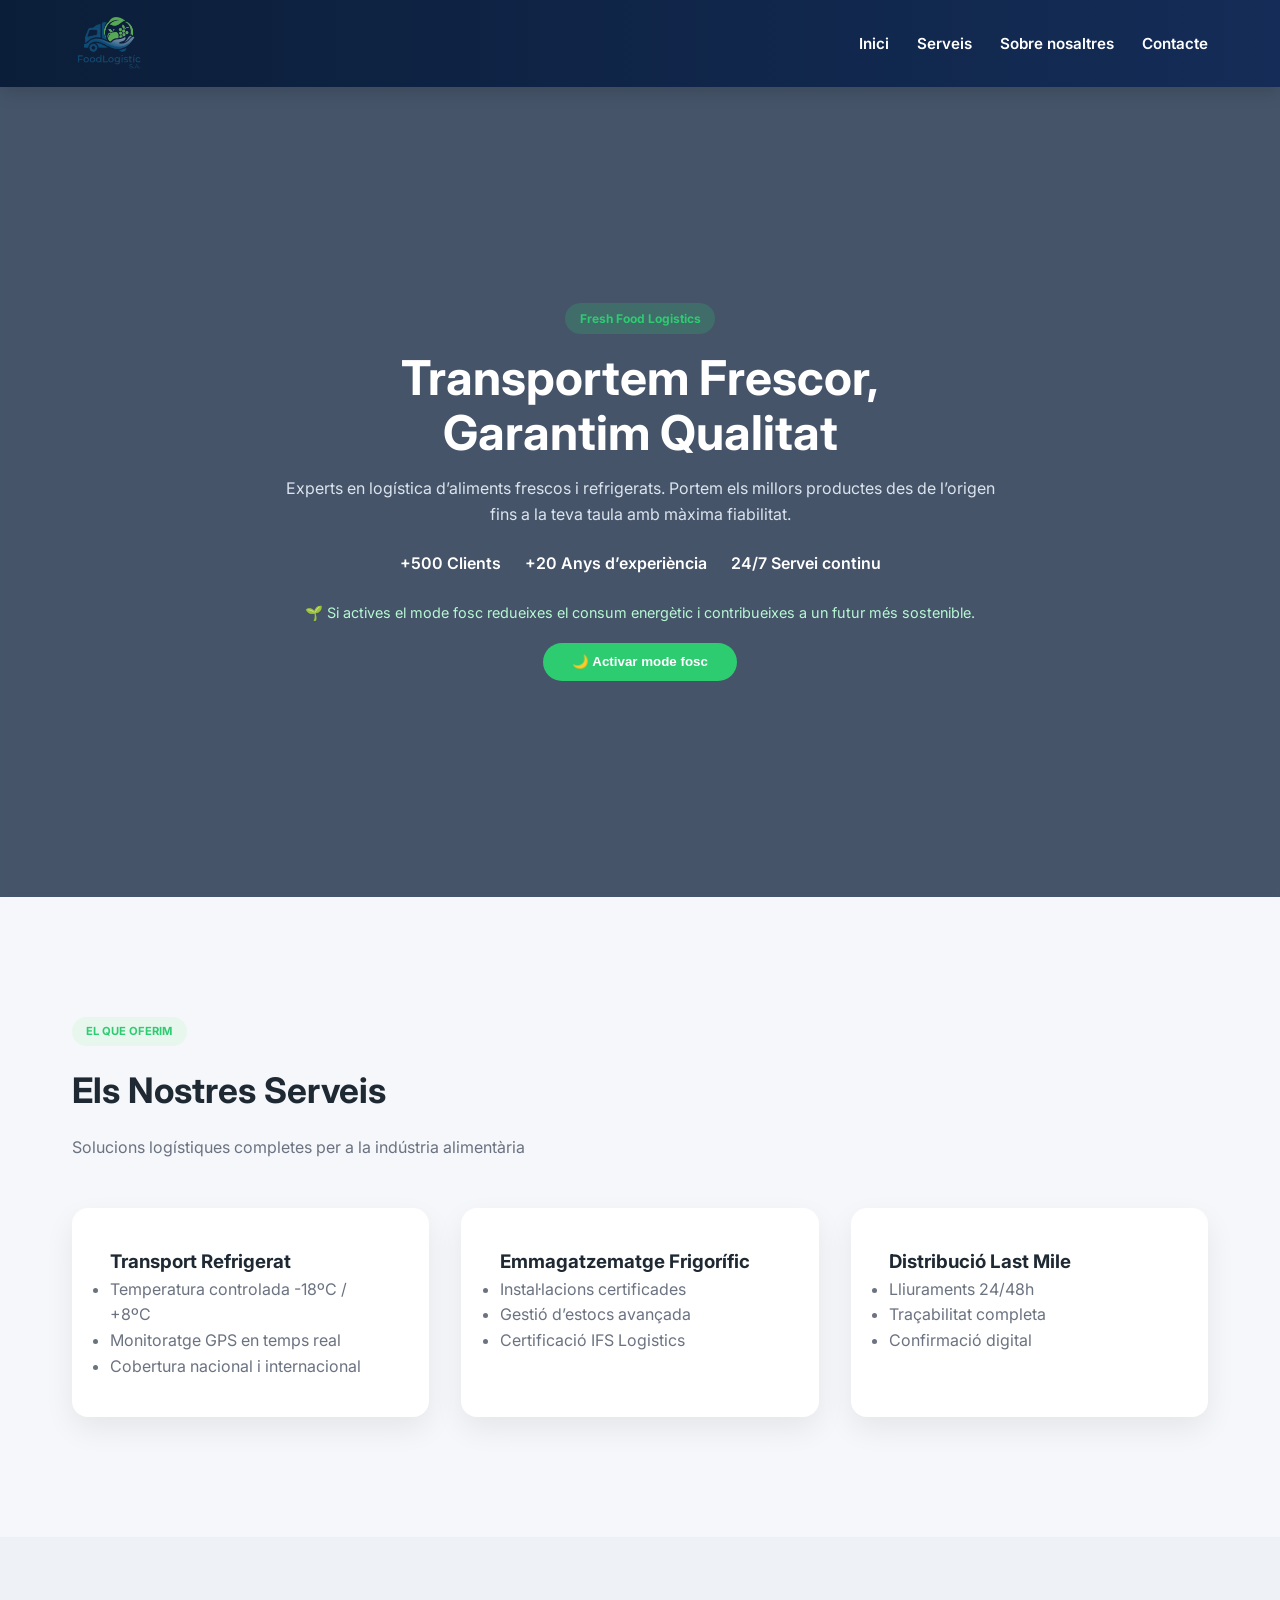
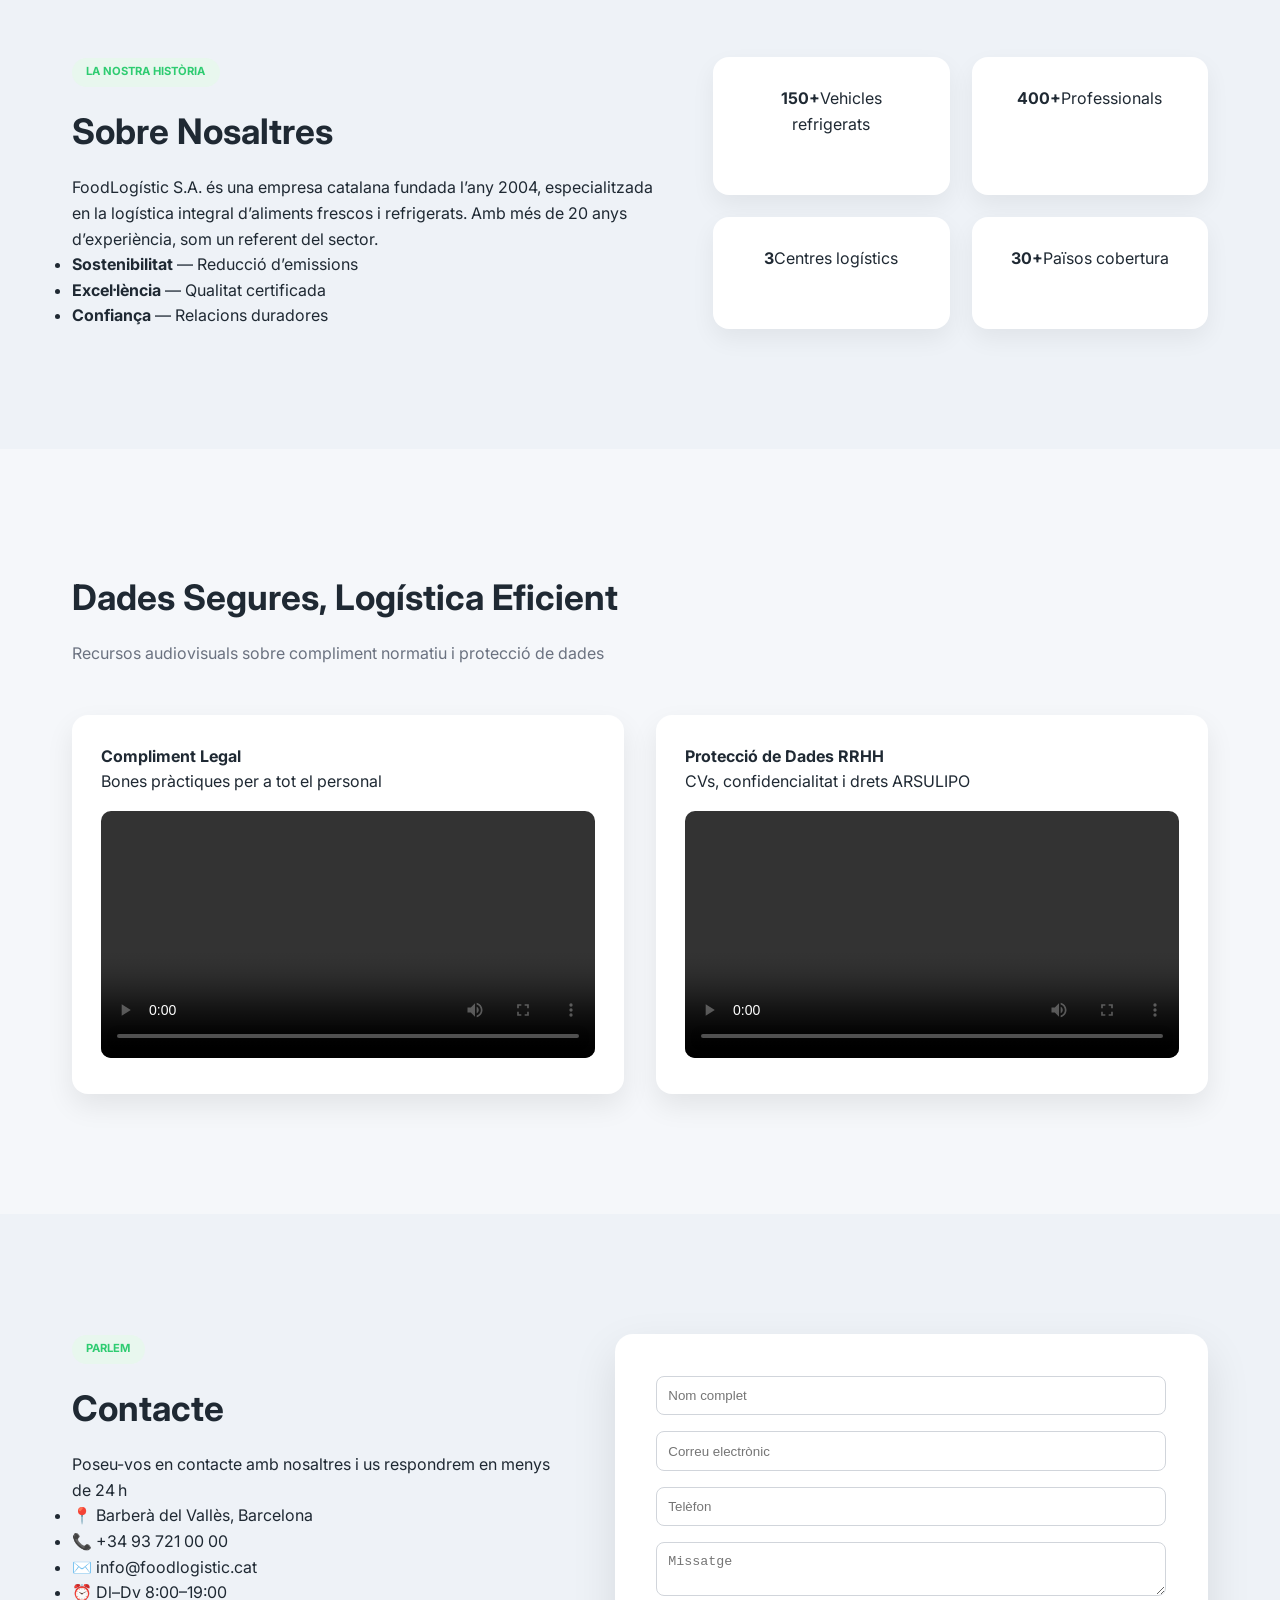
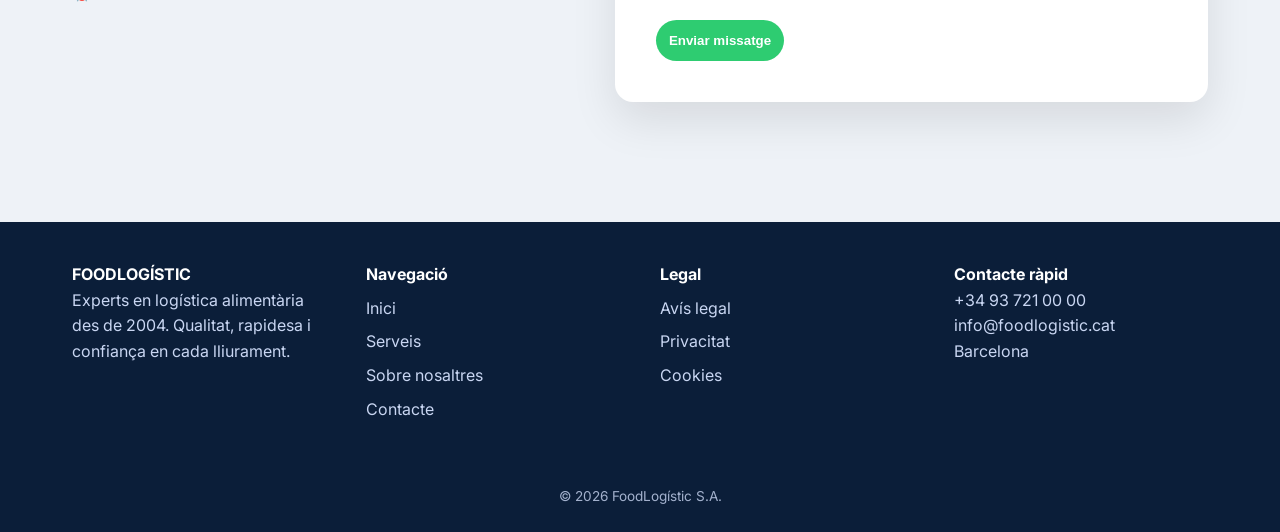
==== docs/index.html @ 7eb481bb "feat: Add initial website structure for FoodLogístic S.A. - Created index.html with header, hero sec" ====
<!DOCTYPE html>
<html lang="ca">
<head>
  <meta charset="UTF-8">
  <title>FoodLogístic S.A.</title>
  <meta name="viewport" content="width=device-width, initial-scale=1.0">

  <link rel="stylesheet" href="styles.css">
  <link href="https://fonts.googleapis.com/css2?family=Inter:wght@400;600;700&display=swap" rel="stylesheet">
</head>

<body id="top">

<!-- ============== HEADER ============== -->
<header class="header">
  <div class="container nav-container">
    <img src="images/FoodLogisticLogo.png" alt="FoodLogístic" class="logo">

    <nav class="nav">
      <a href="#top">Inici</a>
      <a href="#serveis">Serveis</a>
      <a href="#empresa">Sobre nosaltres</a>
      <a href="#contacte">Contacte</a>
    </nav>
  </div>
</header>

<!-- ============== LANDING / HERO ============== -->
<section class="hero">
  <div class="hero-content">

    <span class="tag">Fresh Food Logistics</span>

    <h1>Transportem Frescor,<br>Garantim Qualitat</h1>

    <p class="hero-text">
      Experts en logística d’aliments frescos i refrigerats.
      Portem els millors productes des de l’origen fins a la teva taula
      amb màxima fiabilitat.
    </p>

    <div class="hero-stats">
      <span>+500 Clients</span>
      <span>+20 Anys d’experiència</span>
      <span>24/7 Servei continu</span>
    </div>

    <p class="eco-msg">
      🌱 Si actives el mode fosc redueixes el consum energètic
      i contribueixes a un futur més sostenible.
    </p>

    <!-- BOTÓN REAL DE MODO OSCURO -->
    <button id="darkToggle" class="dark-toggle">
      🌙 Activar mode fosc
    </button>

  </div>
</section>

<!-- ============== SERVEIS ============== -->
<section id="serveis" class="section">
  <div class="container">
    <span class="section-tag">EL QUE OFERIM</span>
    <h2>Els Nostres Serveis</h2>
    <p class="section-intro">
      Solucions logístiques completes per a la indústria alimentària
    </p>

    <div class="services-grid">
      <div class="service-card">
        <h3>Transport Refrigerat</h3>
        <ul>
          <li>Temperatura controlada -18ºC / +8ºC</li>
          <li>Monitoratge GPS en temps real</li>
          <li>Cobertura nacional i internacional</li>
        </ul>
      </div>

      <div class="service-card">
        <h3>Emmagatzematge Frigorífic</h3>
        <ul>
          <li>Instal·lacions certificades</li>
          <li>Gestió d’estocs avançada</li>
          <li>Certificació IFS Logistics</li>
        </ul>
      </div>

      <div class="service-card">
        <h3>Distribució Last Mile</h3>
        <ul>
          <li>Lliuraments 24/48h</li>
          <li>Traçabilitat completa</li>
          <li>Confirmació digital</li>
        </ul>
      </div>
    </div>
  </div>
</section>

<!-- ============== SOBRE NOSALTRES ============== -->
<section id="empresa" class="section alt">
  <div class="container about-grid">

    <div class="about-text">
      <span class="section-tag">LA NOSTRA HISTÒRIA</span>
      <h2>Sobre Nosaltres</h2>

      <p>
        FoodLogístic S.A. és una empresa catalana fundada l’any 2004,
        especialitzada en la logística integral d’aliments frescos i refrigerats.
        Amb més de 20 anys d’experiència, som un referent del sector.
      </p>

      <ul class="values">
        <li><strong>Sostenibilitat</strong> — Reducció d’emissions</li>
        <li><strong>Excel·lència</strong> — Qualitat certificada</li>
        <li><strong>Confiança</strong> — Relacions duradores</li>
      </ul>
    </div>

    <div class="about-stats">
      <div class="stat-box"><strong>150+</strong><span>Vehicles refrigerats</span></div>
      <div class="stat-box"><strong>400+</strong><span>Professionals</span></div>
      <div class="stat-box"><strong>3</strong><span>Centres logístics</span></div>
      <div class="stat-box"><strong>30+</strong><span>Països cobertura</span></div>
    </div>

  </div>
</section>

<!-- ============== VÍDEOS ============== -->
<section class="section">
  <div class="container">
    <h2>Dades Segures, Logística Eficient</h2>
    <p class="section-intro">
      Recursos audiovisuals sobre compliment normatiu i protecció de dades
    </p>

    <div class="video-grid">
      <div class="video-card">
        <h4>Compliment Legal</h4>
        <p>Bones pràctiques per a tot el personal</p>
        <video controls src="videos/FoodLogistic-Proteccion-de-datos1.mp4"></video>
      </div>

      <div class="video-card">
        <h4>Protecció de Dades RRHH</h4>
        <p>CVs, confidencialitat i drets ARSULIPO</p>
        <video controls src="videos/FoodLogistic-Proteccion-de-datos2.mp4"></video>
      </div>
    </div>
  </div>
</section>

<!-- ============== CONTACTE ============== -->
<section id="contacte" class="section alt">
  <div class="container contact-grid">

    <div class="contact-info">
      <span class="section-tag">PARLEM</span>
      <h2>Contacte</h2>
      <p>Poseu-vos en contacte amb nosaltres i us respondrem en menys de 24 h</p>

      <ul>
        <li>📍 Barberà del Vallès, Barcelona</li>
        <li>📞 +34 93 721 00 00</li>
        <li>✉️ info@foodlogistic.cat</li>
        <li>⏰ Dl–Dv 8:00–19:00</li>
      </ul>
    </div>

    <form class="contact-form">
      <input type="text" placeholder="Nom complet">
      <input type="email" placeholder="Correu electrònic">
      <input type="tel" placeholder="Telèfon">
      <textarea placeholder="Missatge"></textarea>
      <button type="submit">Enviar missatge</button>
    </form>

  </div>
</section>

<!-- ============== FOOTER ============== -->
<footer class="footer">
  <div class="container footer-grid">

    <div>
      <h4>FOODLOGÍSTIC</h4>
      <p>
        Experts en logística alimentària des de 2004.
        Qualitat, rapidesa i confiança en cada lliurament.
      </p>
    </div>

    <div>
      <h4>Navegació</h4>
      <a href="#top">Inici</a>
      <a href="#serveis">Serveis</a>
      <a href="#empresa">Sobre nosaltres</a>
      <a href="#contacte">Contacte</a>
    </div>

    <div>
      <h4>Legal</h4>
      <a href="aviso-legal.html">Avís legal</a>
      <a href="politica-privacidad.html">Privacitat</a>
      <a href="politica-cookies.html">Cookies</a>
    </div>

    <div>
      <h4>Contacte ràpid</h4>
      <p>+34 93 721 00 00</p>
      <p>info@foodlogistic.cat</p>
      <p>Barcelona</p>
    </div>

  </div>

  <p class="copy">© 2026 FoodLogístic S.A.</p>
</footer>

<script src="script.js"></script>


</body>
</html>
---- docs/styles.css ----
/* =========================================================
   FOODLOGISTIC S.A. – ESTILO FINAL (FIX HEADER)
   ========================================================= */

/* -------- VARIABLES -------- */
:root {
  --blue-dark: #0b1e39;
  --blue-main: #142c57;
  --green-main: #2ecc71;
  --green-soft: #e8f7ee;
  --bg-main: #f5f7fa;
  --text-main: #1f2933;
  --text-soft: #6b7280;
  --white: #ffffff;
}

/* -------- RESET -------- */
* {
  margin: 0;
  padding: 0;
  box-sizing: border-box;
}

/* -------- BASE -------- */
html {
  scroll-behavior: smooth;
}

body {
  font-family: "Inter", sans-serif;
  background: var(--bg-main);
  color: var(--text-main);
  line-height: 1.6;
}

a {
  text-decoration: none;
  color: inherit;
}

/* -------- CONTAINER -------- */
.container {
  max-width: 1200px;
  margin: auto;
  padding: 2.5rem 2rem;
}

/* =========================================================
   HEADER (CORREGIDO)
   ========================================================= */

.header {
  position: sticky;
  top: 0;
  z-index: 100;
  background: linear-gradient(90deg, var(--blue-dark), var(--blue-main));
  box-shadow: 0 4px 18px rgba(0,0,0,0.15);
  padding: 0.4rem 0; /* 👈 reduce altura */
}

.nav-container {
  display: flex;
  justify-content: space-between;
  align-items: center;
  padding: 0.6rem 2rem; /* 👈 compacto */
}

/* 🔥 FIX CLAVE */
.logo {
  height: 55px;   /* 👈 controla el tamaño real */
  width: auto;
  display: block;
}

/* NAV */
.nav a {
  color: #fff;
  margin-left: 1.5rem;
  font-weight: 600;
  font-size: 0.95rem;
  position: relative;
}

.nav a::after {
  content: "";
  position: absolute;
  left: 0;
  bottom: -4px;
  width: 0;
  height: 2px;
  background: var(--green-main);
  transition: width .3s ease;
}

.nav a:hover::after {
  width: 100%;
}

/* =========================================================
   HERO / LANDING
   ========================================================= */

.hero {
  position: relative;
  min-height: 90vh;
  display: flex;
  align-items: center;
  justify-content: center;
  background:
    linear-gradient(rgba(11,30,57,0.75), rgba(11,30,57,0.75)),
    url("https://images.unsplash.com/photo-1578575437130-527eed3abbec?auto=format&fit=crop&w=1600&q=80")
    center / cover no-repeat;
}

.hero::before {
  content: "";
  position: absolute;
  inset: 0;
  backdrop-filter: blur(3px);
}

.hero-content {
  position: relative;
  z-index: 2;
  max-width: 720px;
  text-align: center;
  color: white;
}

.hero .tag {
  display: inline-block;
  background: rgba(46,204,113,.2);
  color: var(--green-main);
  padding: .35rem .9rem;
  border-radius: 999px;
  font-size: .75rem;
  font-weight: 700;
  margin-bottom: 1rem;
}

.hero h1 {
  font-size: 3rem;
  line-height: 1.15;
  margin-bottom: 1rem;
}

.hero-text {
  color: #dbe3ee;
}

.hero-stats {
  display: flex;
  justify-content: center;
  gap: 1.5rem;
  margin: 1.5rem 0;
  font-weight: 600;
}

.eco-msg {
  color: #b7f7d3;
  font-size: .9rem;
}

/* BOTÓN */
.dark-toggle {
  margin-top: 1.2rem;
  background: var(--green-main);
  color: white;
  border: none;
  padding: .7rem 1.8rem;
  border-radius: 999px;
  cursor: pointer;
  font-weight: 700;
}

/* ANIMACIÓN */
.hero-content > * {
  animation: fadeUp .9s ease both;
}
.hero-content h1 { animation-delay: .2s; }
.hero-text { animation-delay: .35s; }
.hero-stats { animation-delay: .5s; }
.eco-msg { animation-delay: .7s; }
.dark-toggle { animation-delay: .9s; }

@keyframes fadeUp {
  from { opacity: 0; transform: translateY(25px); }
  to { opacity: 1; transform: translateY(0); }
}

/* =========================================================
   SECCIONES
   ========================================================= */

.section {
  padding: 5rem 0;
}

.section.alt {
  background: #eef2f7;
}

.section-tag {
  display: inline-block;
  background: var(--green-soft);
  color: var(--green-main);
  padding: .35rem .9rem;
  border-radius: 999px;
  font-size: .7rem;
  font-weight: 700;
  margin-bottom: 1rem;
}

.section h2 {
  font-size: 2.2rem;
  margin-bottom: 1rem;
}

.section-intro {
  max-width: 640px;
  margin-bottom: 3rem;
  color: var(--text-soft);
}

/* SERVICIOS */
.services-grid {
  display: grid;
  grid-template-columns: repeat(auto-fit, minmax(280px,1fr));
  gap: 2rem;
}

.service-card {
  background: white;
  border-radius: 16px;
  padding: 2.4rem;
  box-shadow: 0 12px 30px rgba(0,0,0,.07);
  transition: transform .4s, box-shadow .4s;
}

.service-card:hover {
  transform: translateY(-8px);
  box-shadow: 0 18px 40px rgba(0,0,0,.12);
}

.service-card li {
  color: var(--text-soft);
}

/* ABOUT */
.about-grid {
  display: grid;
  grid-template-columns: 1.2fr 1fr;
  gap: 3rem;
}

.about-stats {
  display: grid;
  grid-template-columns: repeat(2,1fr);
  gap: 1.4rem;
}

.stat-box {
  padding: 1.8rem;
  background: white;
  border-radius: 16px;
  text-align: center;
  box-shadow: 0 10px 24px rgba(0,0,0,.06);
}

/* VIDEOS */
.video-grid {
  display: grid;
  grid-template-columns: repeat(auto-fit,minmax(320px,1fr));
  gap: 2rem;
}

.video-card {
  background: white;
  border-radius: 16px;
  padding: 1.8rem;
  box-shadow: 0 12px 28px rgba(0,0,0,.08);
}

video {
  width: 100%;
  border-radius: 10px;
  margin-top: 1rem;
}

/* CONTACTO */
.contact-grid {
  display: grid;
  grid-template-columns: 1fr 1.2fr;
  gap: 3rem;
}

.contact-form {
  background: white;
  padding: 2.6rem;
  border-radius: 18px;
  box-shadow: 0 18px 45px rgba(0,0,0,.1);
}

.contact-form input,
.contact-form textarea {
  width: 100%;
  margin-bottom: 1rem;
  padding: .7rem;
  border-radius: 8px;
  border: 1px solid #d1d5db;
}

.contact-form button {
  background: var(--green-main);
  color: white;
  border: none;
  padding: .8rem;
  border-radius: 999px;
  font-weight: 700;
}

/* FOOTER */
.footer {
  background: var(--blue-dark);
  color: #c9d6f2;
}

.footer-grid {
  display: grid;
  grid-template-columns: repeat(auto-fit,minmax(200px,1fr));
  gap: 2.5rem;
}

.footer h4 {
  color: white;
}

.footer a {
  display: block;
  margin-top: .5rem;
}

.copy {
  text-align: center;
  padding: 1.5rem;
  font-size: .85rem;
  opacity: .8;
}

/* DARK MODE */
body.dark {
  background: #0b1324;
  color: #e5e7eb;
}

body.dark .section.alt,
body.dark .section {
  background: #0f172a;
}

body.dark .service-card,
body.dark .stat-box,
body.dark .video-card,
body.dark .contact-form {
  background: #0b1e39;
  color: #e5e7eb;
}

body.dark .footer {
  background: #020617;
}

/* RESPONSIVE */
@media (max-width: 900px) {
  .about-grid,
  .contact-grid {
    grid-template-columns: 1fr;
  }

  .hero h1 {
    font-size: 2.3rem;
  }
}
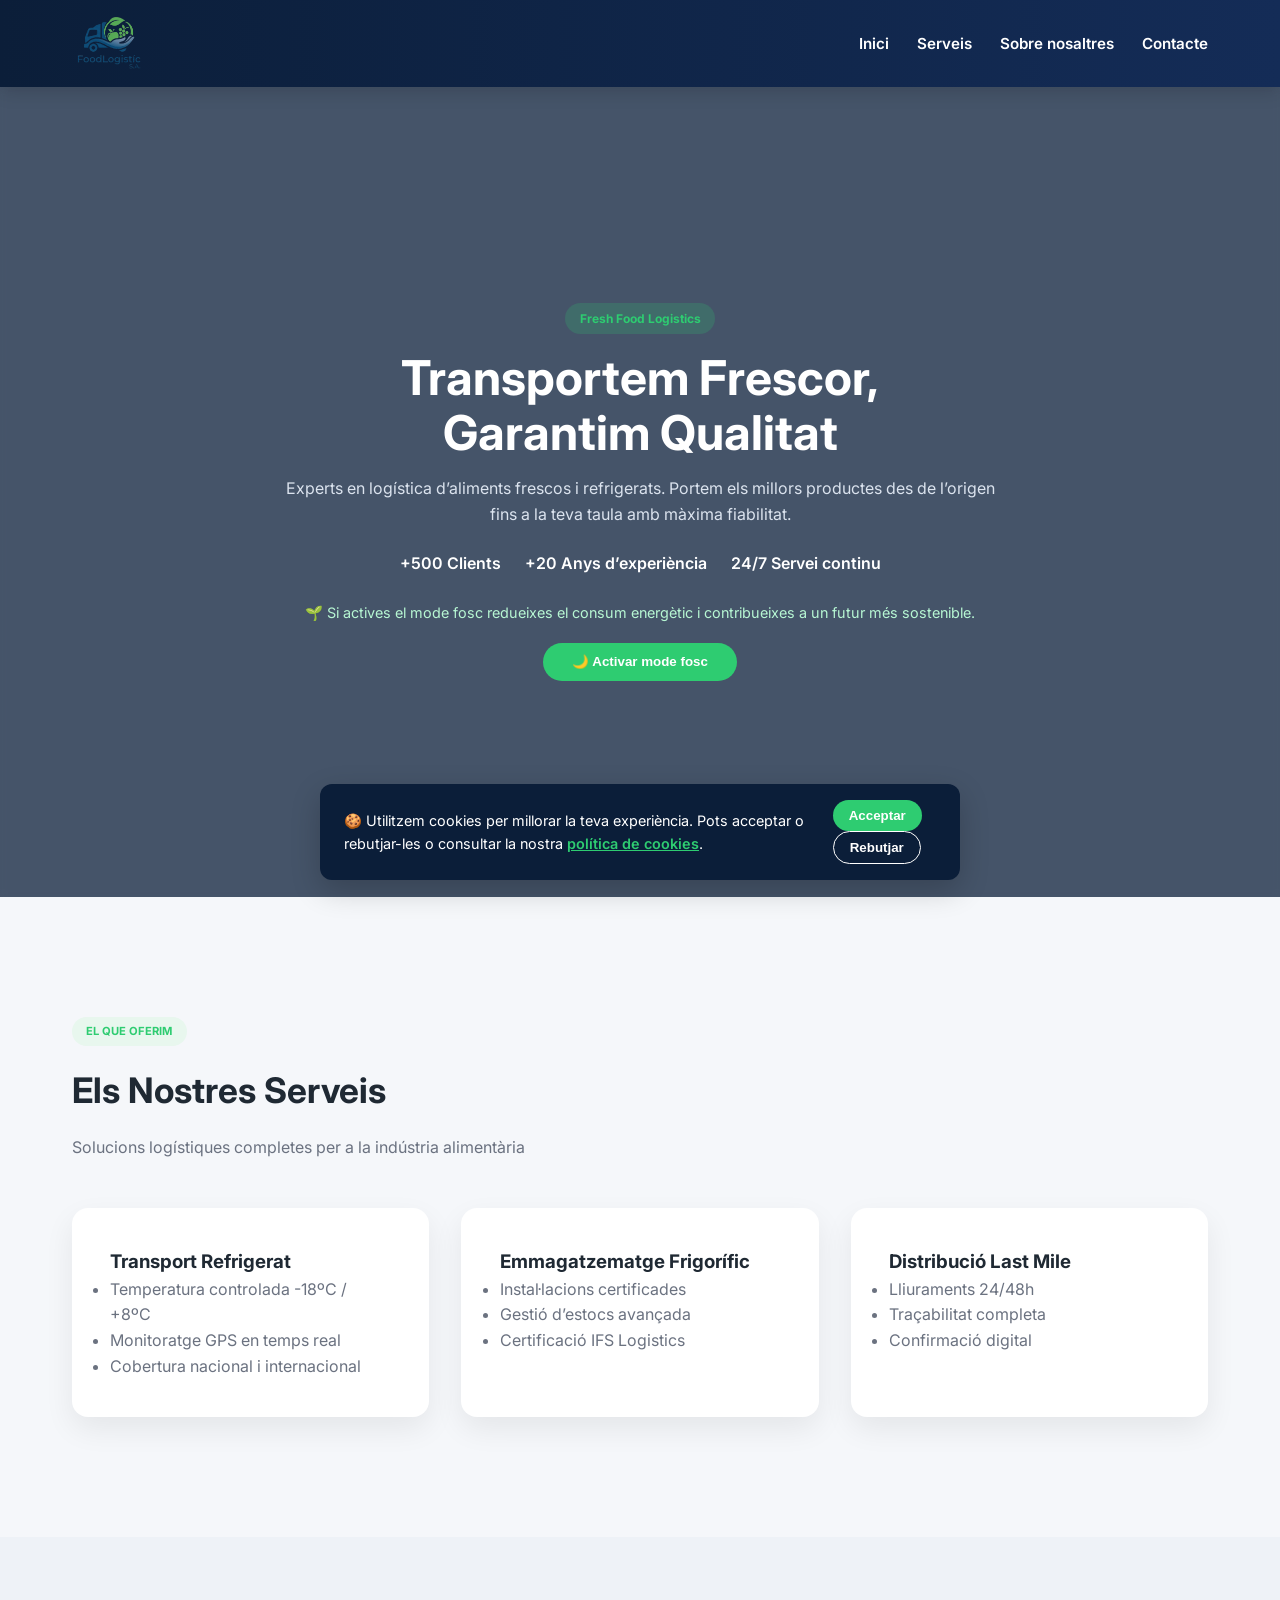
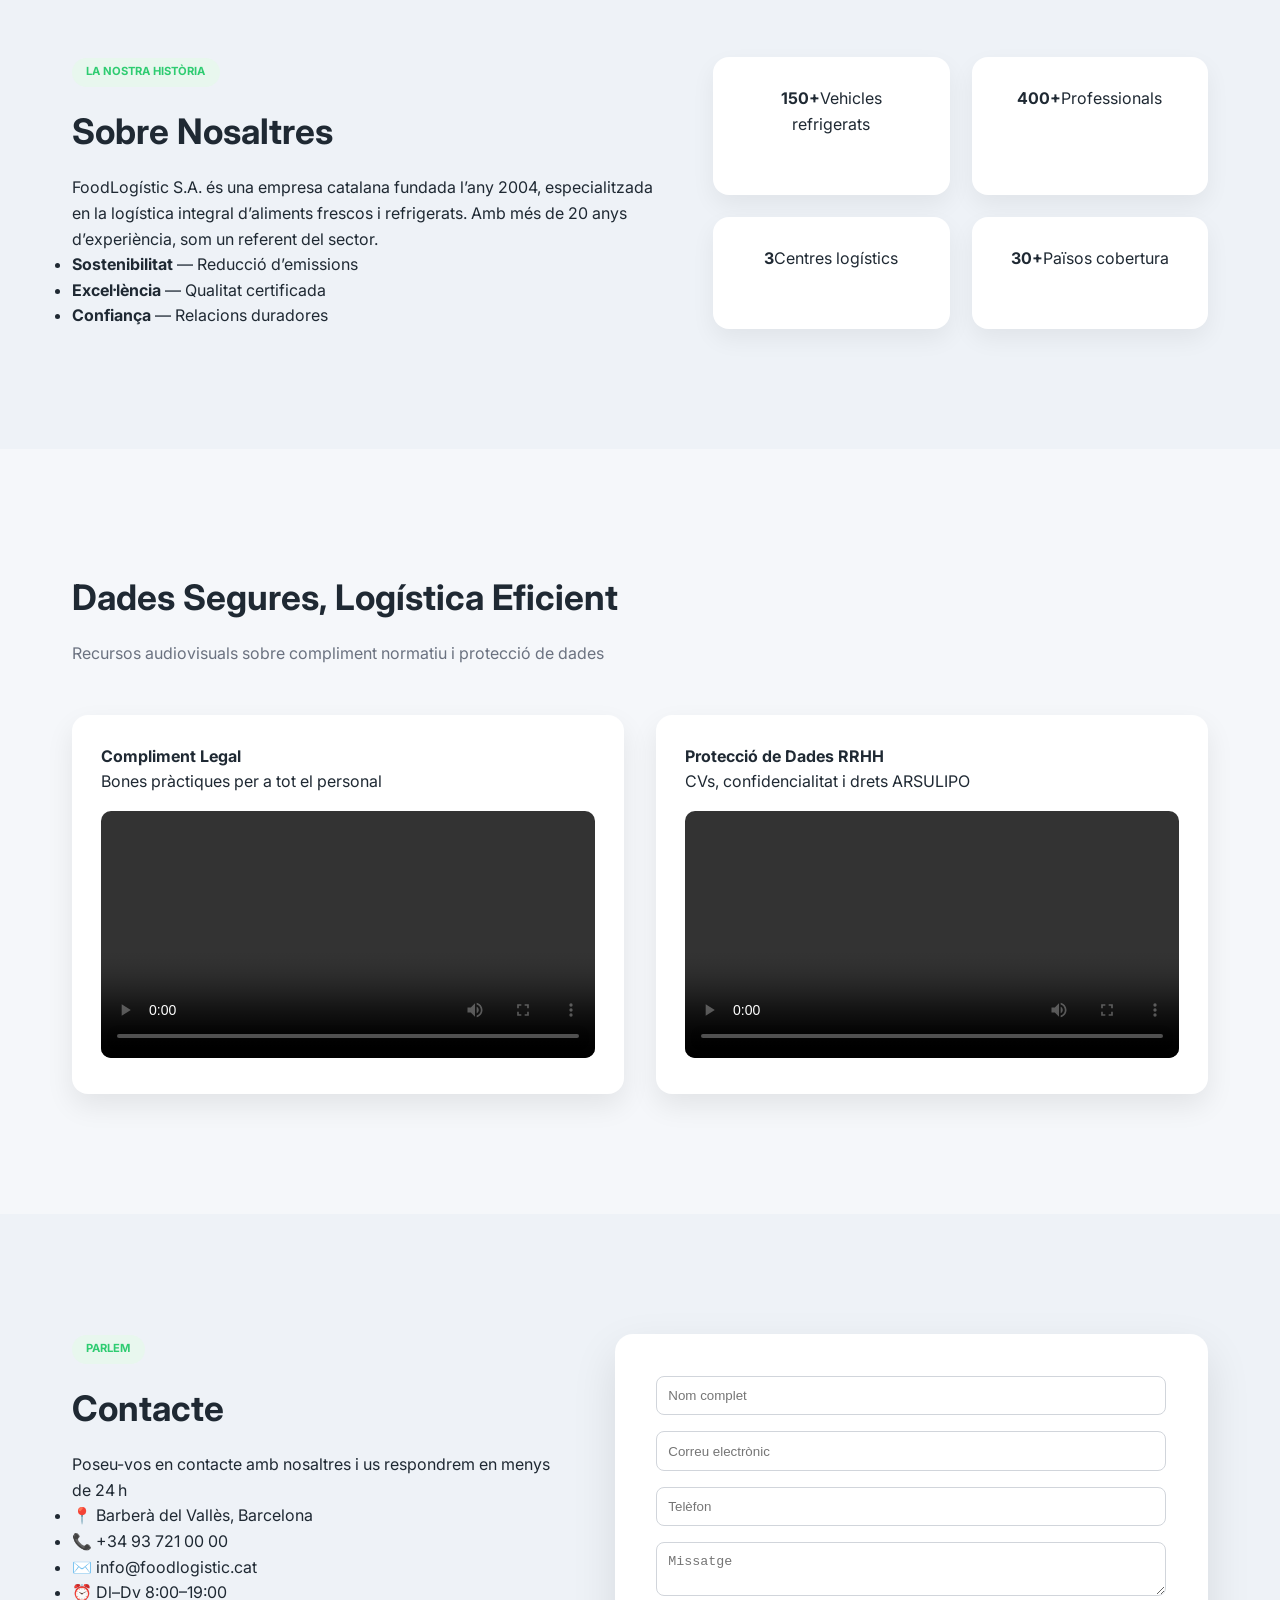
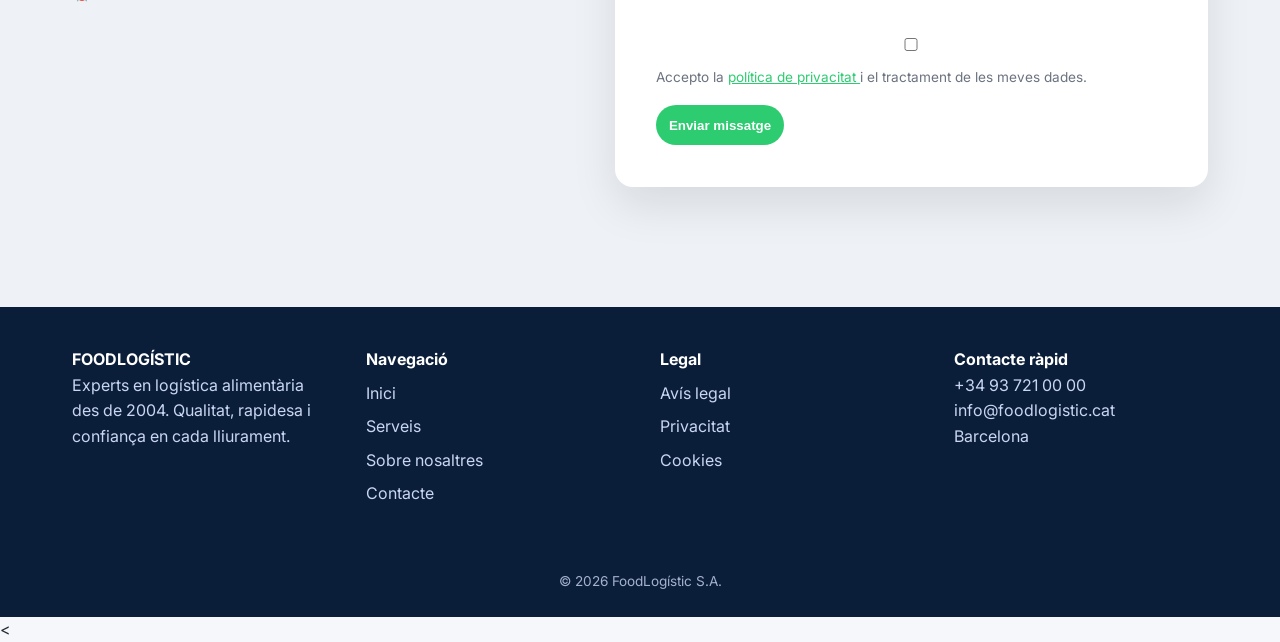
==== commit 4594b6ec: "feat: Add cookie consent banner and privacy policy checkbox to contact form" ====
--- a/docs/index.html
+++ b/docs/index.html
@@ -175,6 +175,10 @@
       <input type="email" placeholder="Correu electrònic">
       <input type="tel" placeholder="Telèfon">
       <textarea placeholder="Missatge"></textarea>
+      <label class="checkbox">
+        <input type="checkbox" required>
+        Accepto la <a href="politica-privacidad.html" target="_blank">política de privacitat </a> i el tractament de les meves dades.
+    </label>
       <button type="submit">Enviar missatge</button>
     </form>
 
@@ -222,6 +226,19 @@
 
 <script src="script.js"></script>
 
+<!-- ============== COOKIES BANNER ============== -->
+<<div id="cookieBanner" class="cookie-banner">
+  <p>
+    🍪 Utilitzem cookies per millorar la teva experiència.
+    Pots acceptar o rebutjar-les o consultar la nostra 
+    <a href="politica-cookies.html" class="cookie-link">política de cookies</a>.
+  </p>
+
+  <div class="cookie-buttons">
+    <button id="acceptCookies">Acceptar</button>
+    <button id="rejectCookies" class="secondary">Rebutjar</button>
+  </div>
+</div>
 
 </body>
 </html>
--- a/docs/styles.css
+++ b/docs/styles.css
@@ -380,4 +380,67 @@
   .hero h1 {
     font-size: 2.3rem;
   }
+}
+
+/* -------- COOKIES -------- */
+.cookie-banner {
+  position: fixed;
+  bottom: 20px;
+  left: 50%;
+  transform: translateX(-50%);
+  background: #0b1e39;
+  color: white;
+  padding: 1rem 1.5rem;
+  border-radius: 12px;
+  display: none;
+  align-items: center;
+  gap: 1rem;
+  box-shadow: 0 10px 30px rgba(0,0,0,.2);
+  z-index: 999;
+}
+
+.cookie-banner p {
+  font-size: 0.9rem;
+}
+
+.cookie-buttons button {
+  margin-left: 0.5rem;
+  border: none;
+  padding: 0.5rem 1rem;
+  border-radius: 999px;
+  cursor: pointer;
+  font-weight: 600;
+}
+
+#acceptCookies {
+  background: var(--green-main);
+  color: white;
+}
+
+.cookie-link {
+  color: var(--green-main);
+  text-decoration: underline;
+  font-weight: 600;
+}
+
+#rejectCookies {
+  background: transparent;
+  border: 1px solid #fff;
+  color: white;
+}
+
+.checkbox {
+  display: block;
+  font-size: 0.85rem;
+  color: var(--text-soft);
+  margin: 1rem 0;
+}
+
+.checkbox input {
+  margin-right: 0.5rem;
+}
+
+.checkbox a {
+  color: var(--green-main);
+  text-decoration: underline;
 }
